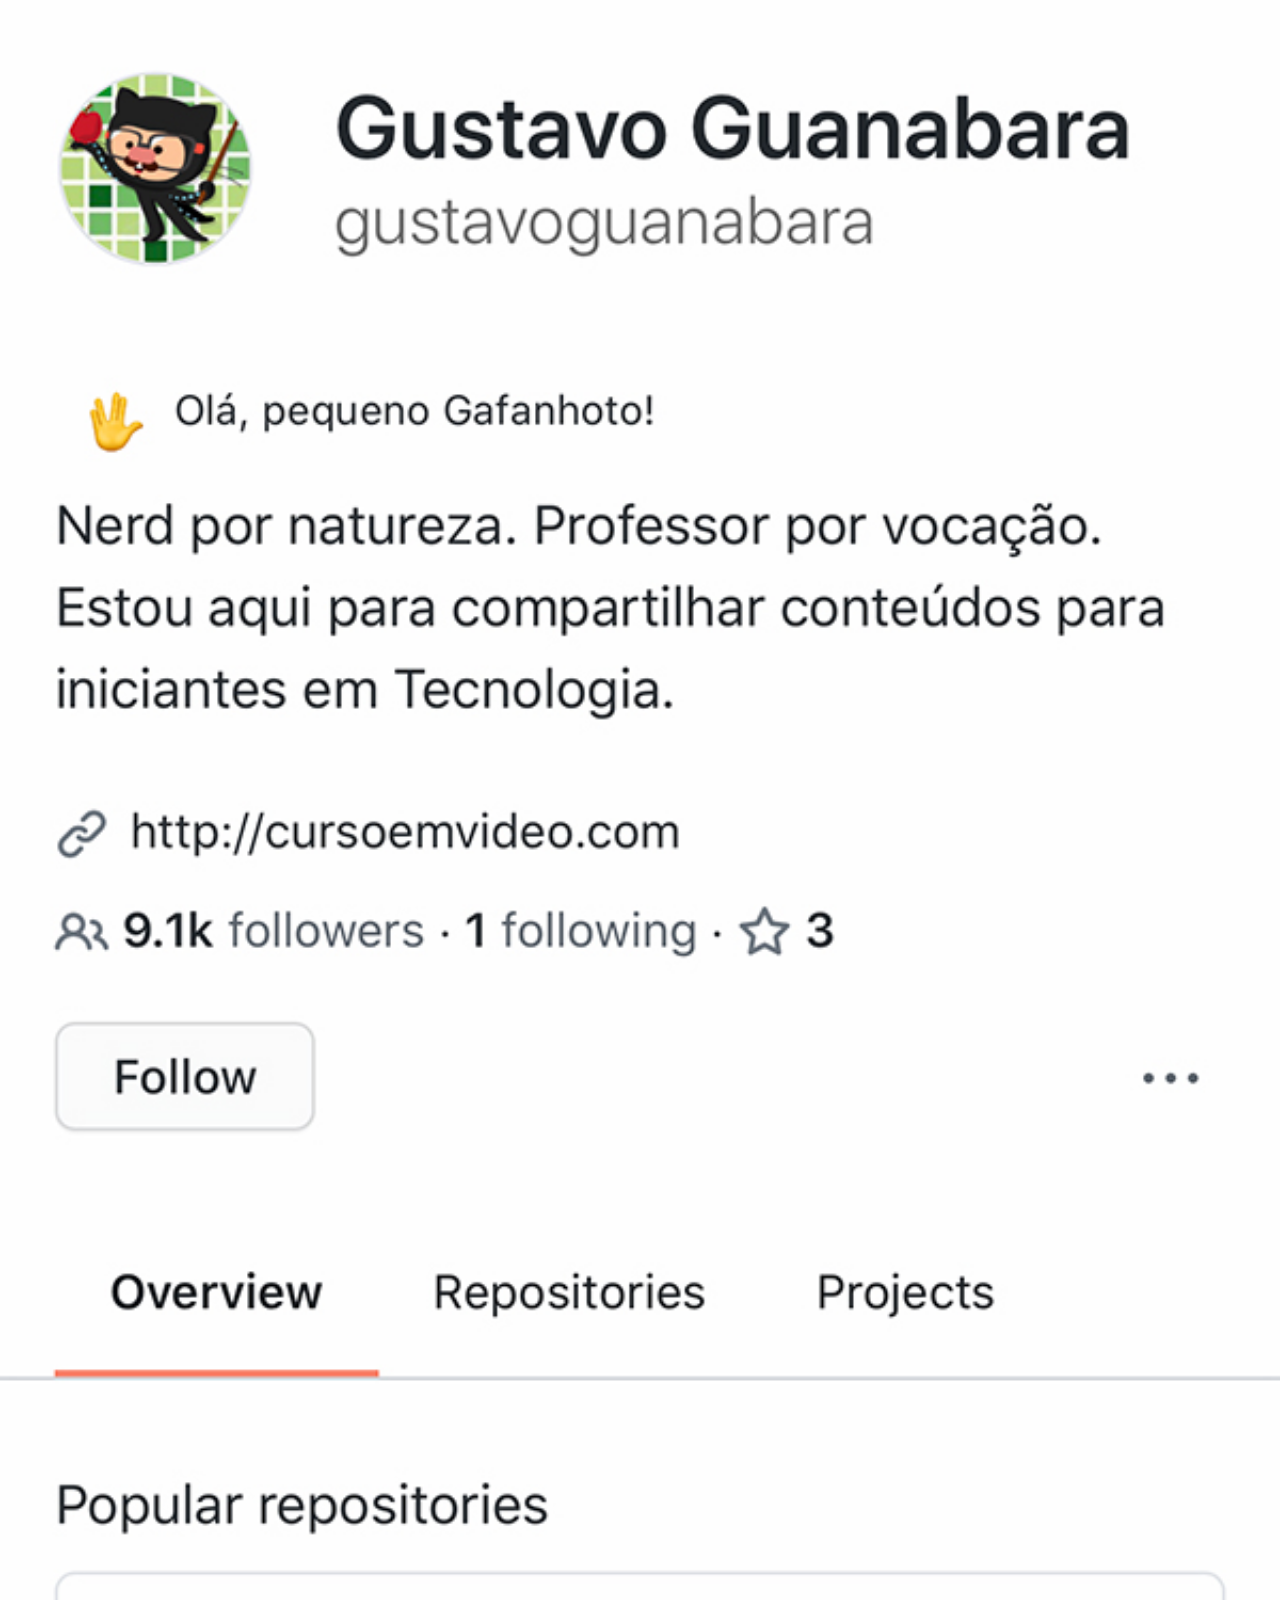
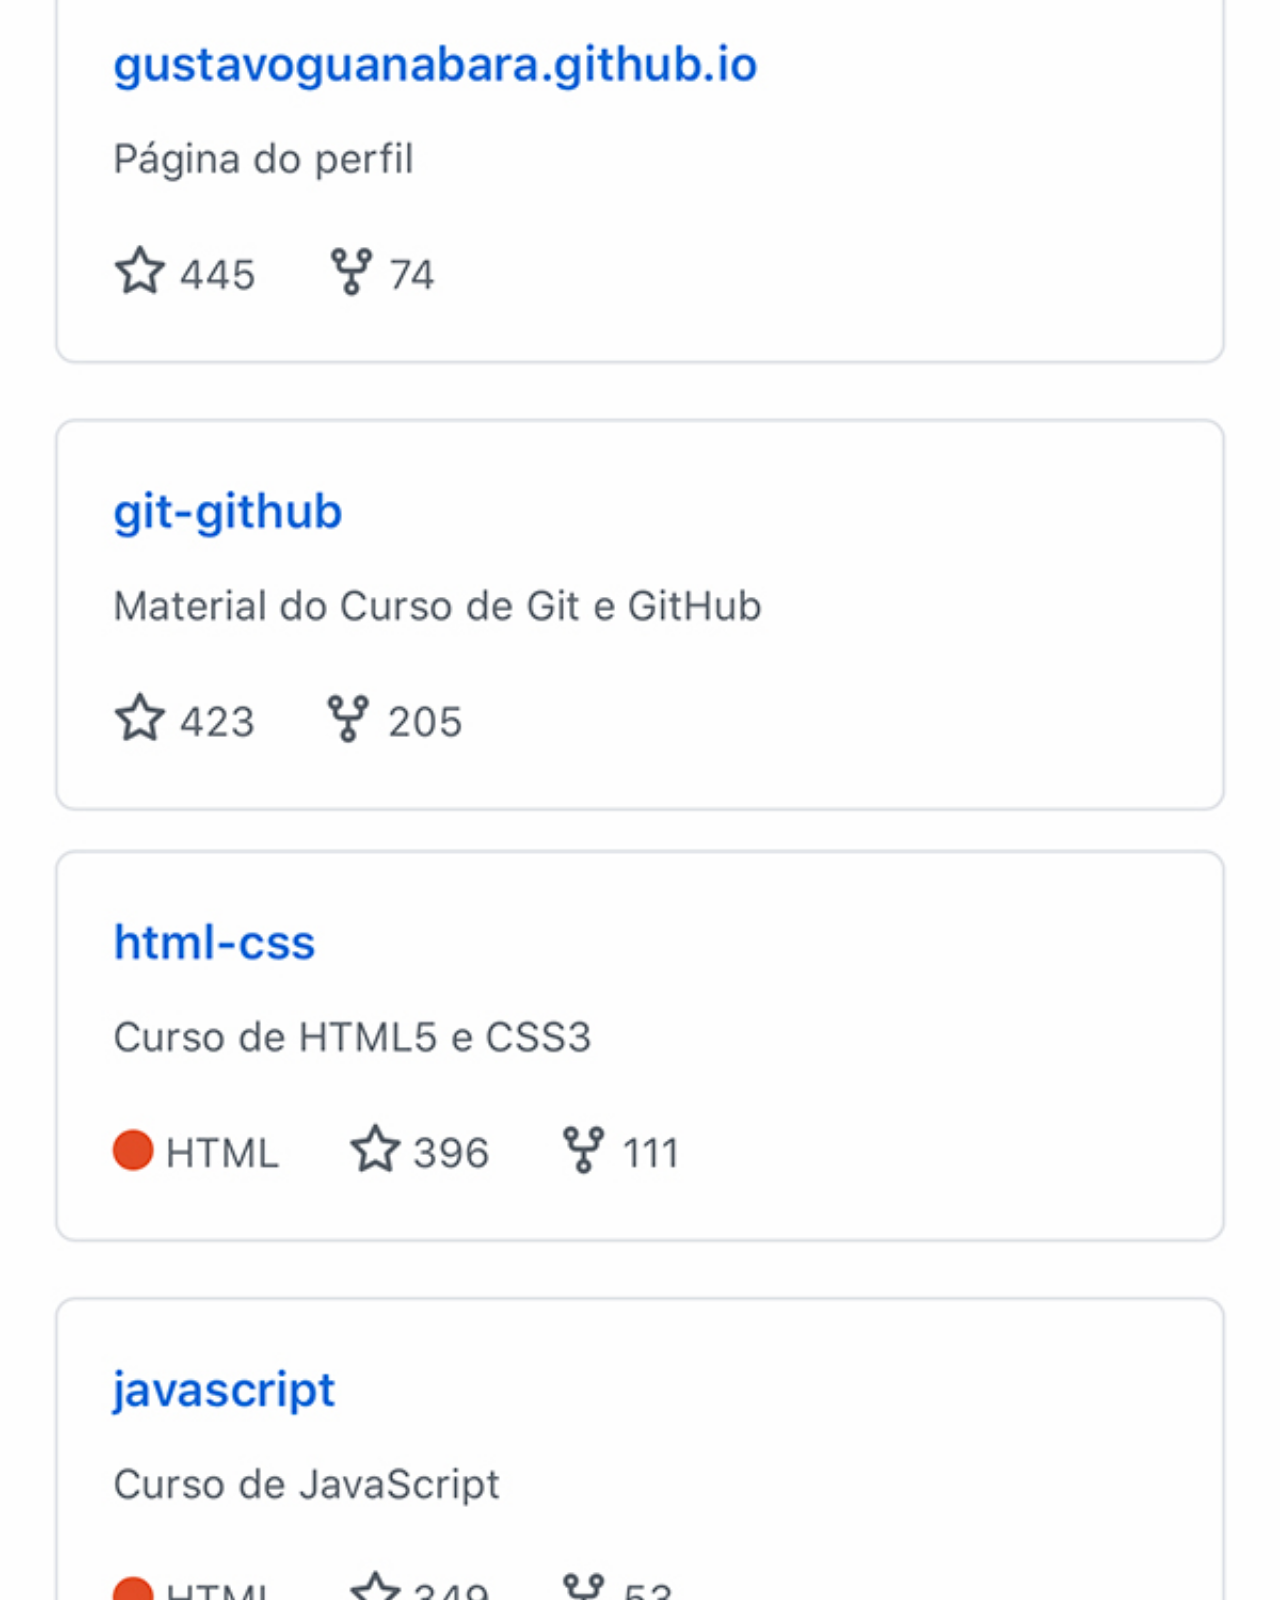
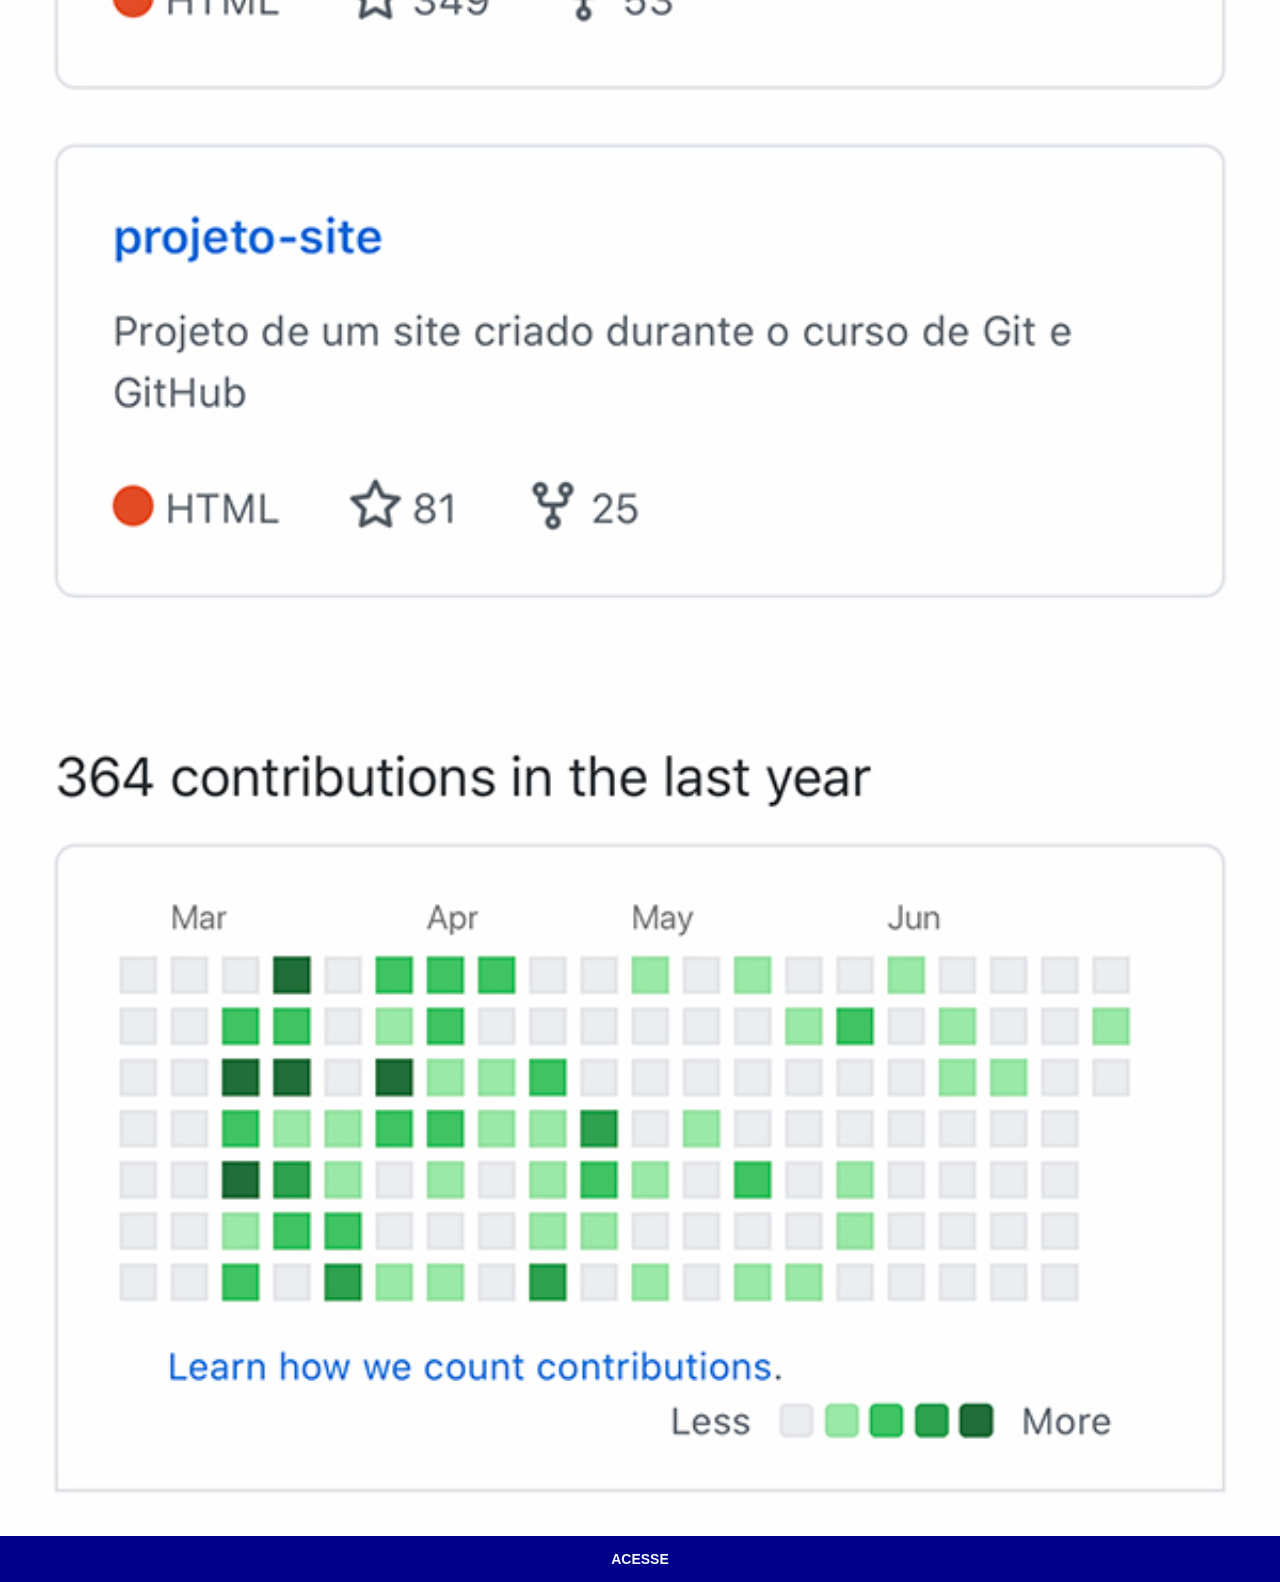
==== github.html @ f90b5971 "adicionando os links das redes sociais" ====
<!DOCTYPE html>
<html lang="pt-br">
<head>
    <meta charset="UTF-8">
    <meta name="viewport" content="width=device-width, initial-scale=1.0">
    <link rel="stylesheet" href="social.css">
    <title>GitHub</title>
</head>
<body>
    <img src="images/tela-github.jpg" alt="GitHub">
    <a href="https://github.com/lorenzobraga333-cpu" target="_blank">ACESSE</a>
</body>
</html>
---- social.css ----
@charset "UTF-8";

* {
        margin: 0px;
        padding: 0px;
        font-family: Arial, Helvetica, sans-serif;
    }

    ::-webkit-scrollbar {
        width: 0px;
        height: 0px;
    }

    img {
        width: 100vw;
    }

    a {
        display: block;
        background-color: darkblue;
        color: whitesmoke;
        font-weight: bold;
        font-size: 14px;
        padding: 15px;
        text-align: center;
        text-decoration: none;
        transition: .1s;
    }

    a:hover{
        background-color: rgb(1, 1, 97);
        color: rgba(255, 255, 255, 0.788);
    }
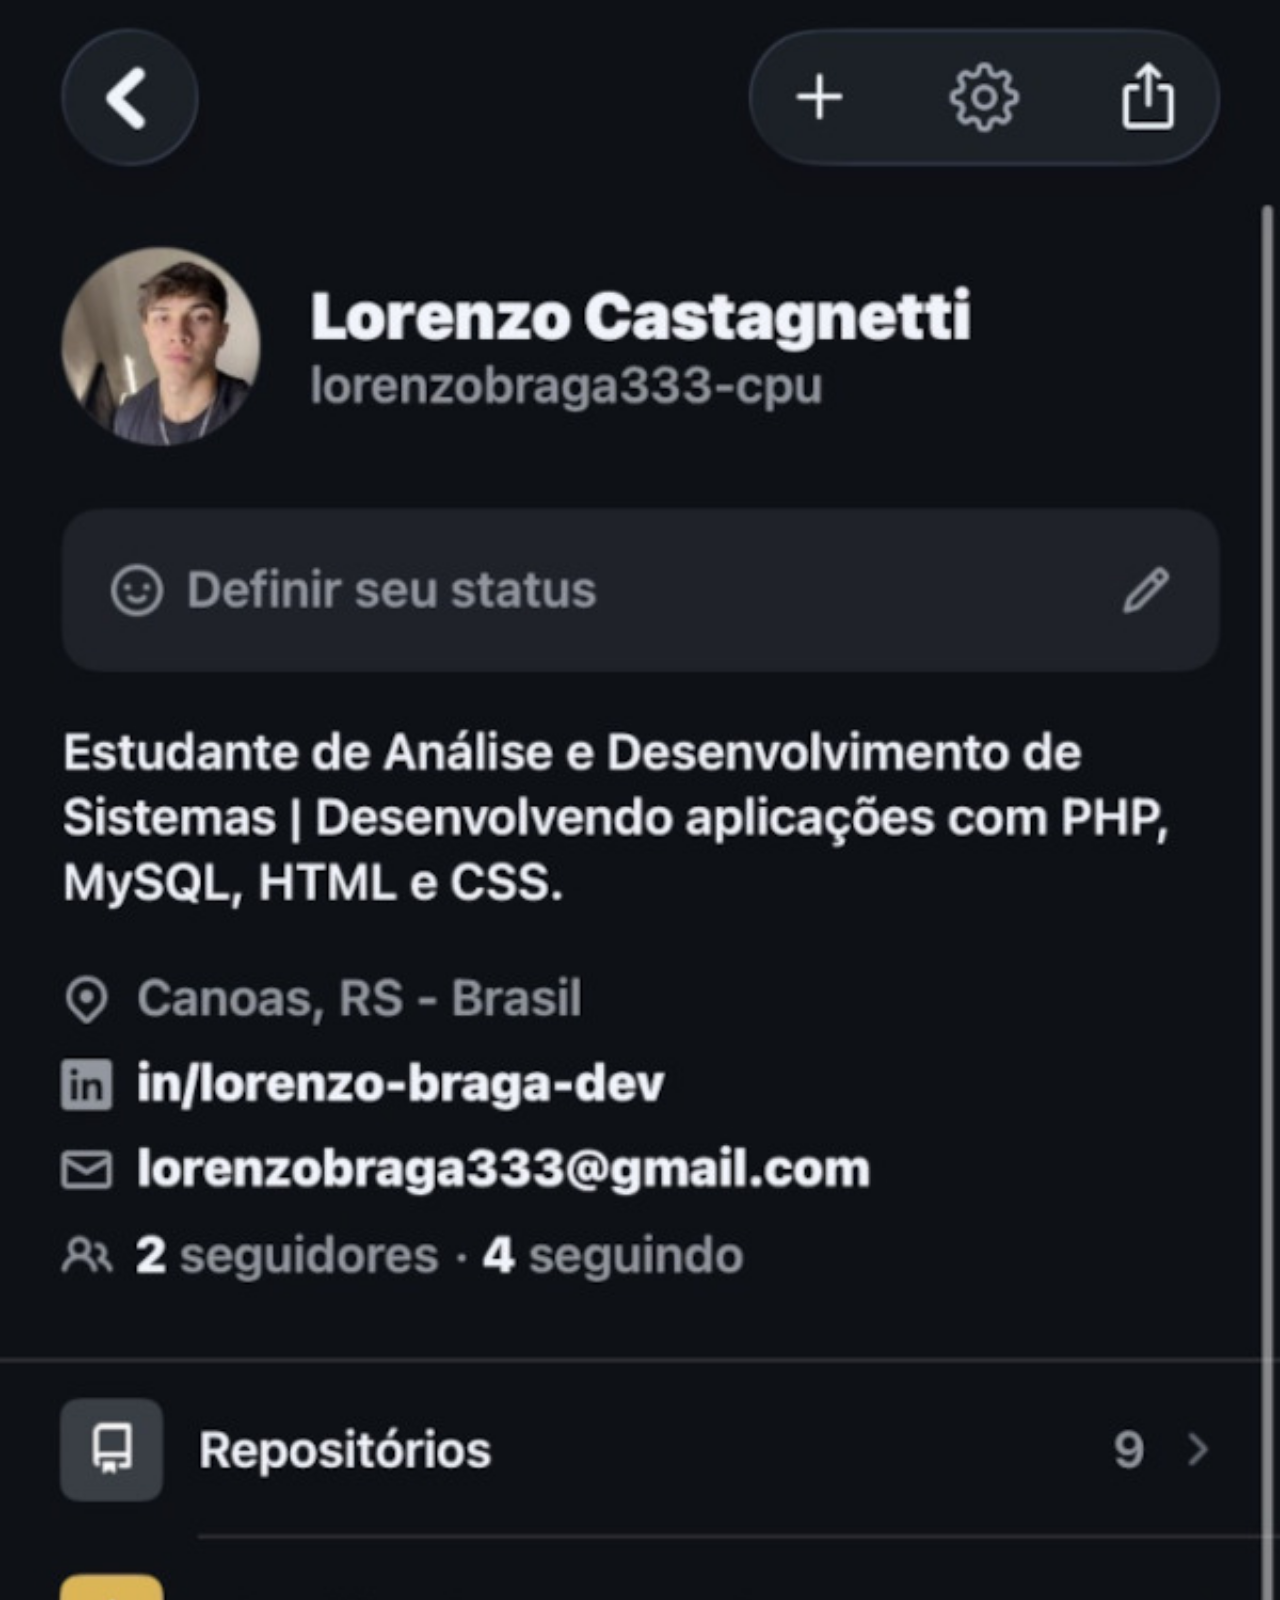
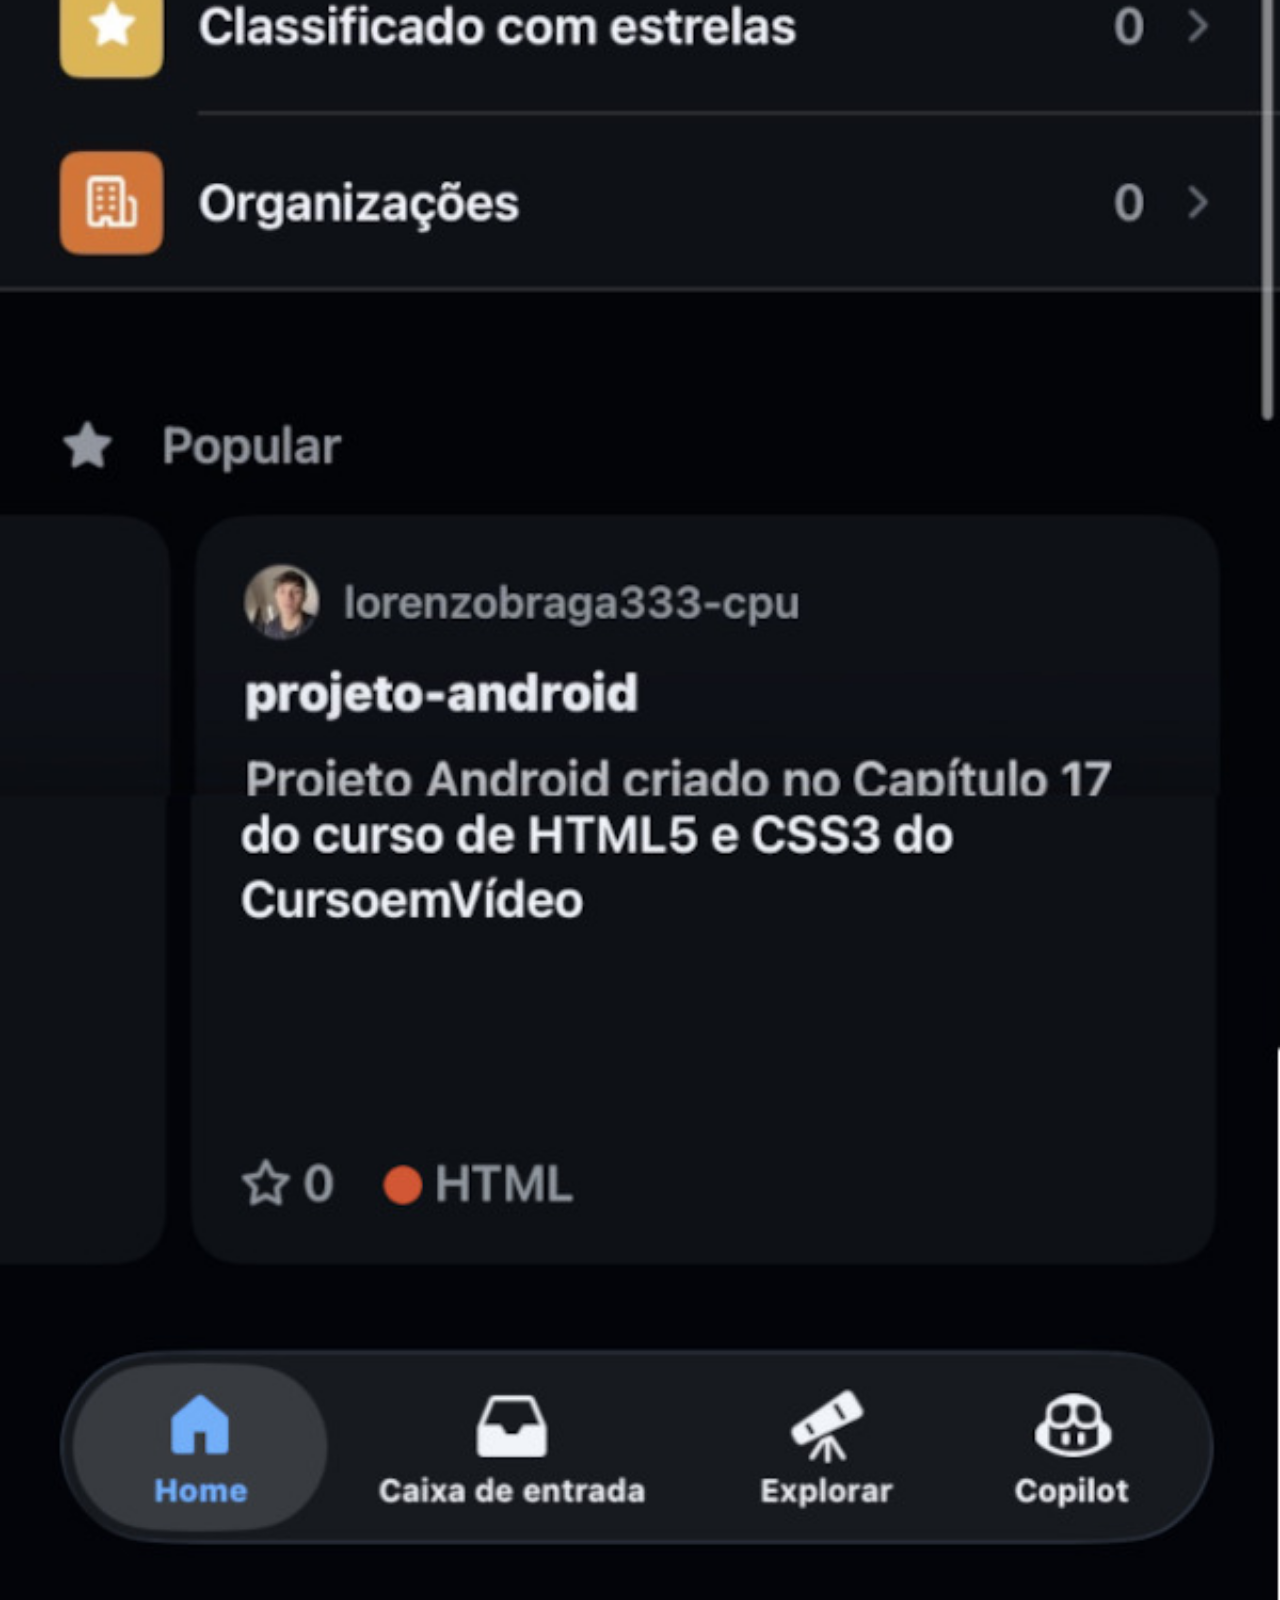
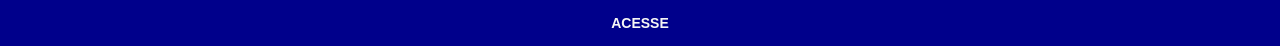
==== commit c73fe5e6: "concluindo o projeto adicionando as fotos das redes sociais e dando os toques finais" ====
--- a/github.html
+++ b/github.html
@@ -3,7 +3,7 @@
 <head>
     <meta charset="UTF-8">
     <meta name="viewport" content="width=device-width, initial-scale=1.0">
-    <link rel="stylesheet" href="social.css">
+    <link rel="stylesheet" href="style/social.css">
     <title>GitHub</title>
 </head>
 <body>
--- a/style/social.css
+++ b/style/social.css
@@ -0,0 +1,34 @@
+@charset "UTF-8";
+
+* {
+        margin: 0px;
+        padding: 0px;
+        font-family: Arial, Helvetica, sans-serif;
+    }
+
+    ::-webkit-scrollbar {
+        width: 0px;
+        height: 0px;
+    }
+
+    img {
+        width: 100vw;
+    }
+
+    a {
+        display: block;
+        background-color: darkblue;
+        color: whitesmoke;
+        font-weight: bold;
+        font-size: 14px;
+        padding: 15px;
+        text-align: center;
+        text-decoration: none;
+        transition: .1s;
+        margin-top: -4px;
+    }
+
+    a:hover{
+        background-color: rgb(1, 1, 97);
+        color: rgba(255, 255, 255, 0.788);
+    }
